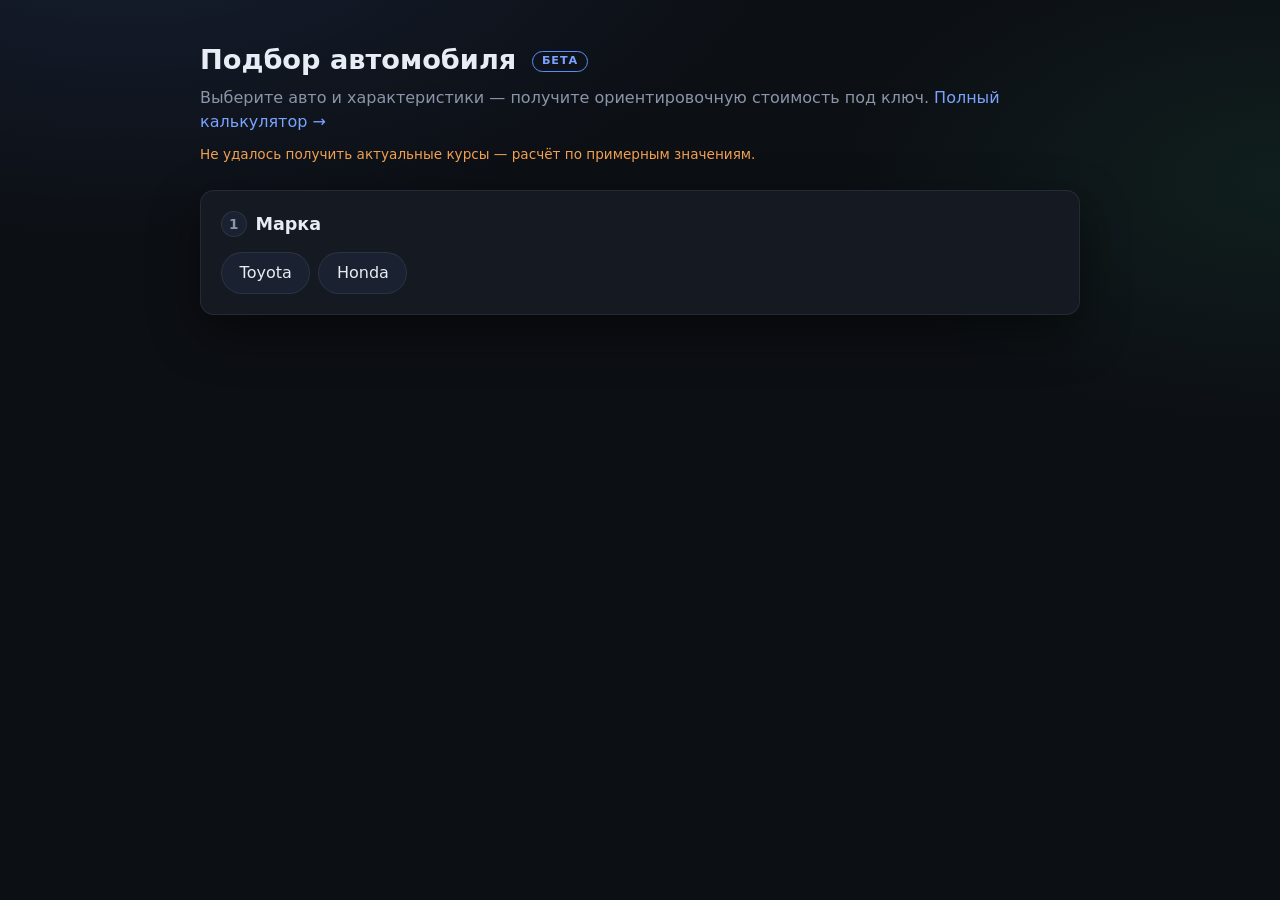
==== beta/index.html @ 89870104 "feat(beta): подбор авто с расчётом стоимости на скрытой странице /beta/ - Каскад марка -> модель -> " ====
<!doctype html>
<html lang="ru" data-theme="dark">
  <head>
    <meta charset="utf-8" />
    <meta name="viewport" content="width=device-width, initial-scale=1" />
    <meta name="robots" content="noindex, nofollow" />
    <title>Подбор авто и расчёт — демо</title>
    <link rel="stylesheet" href="./styles.css" />
  </head>
  <body>
    <main class="page">
      <header class="head">
        <h1>Подбор автомобиля <span class="head__badge">бета</span></h1>
        <p class="head__sub">
          Выберите авто и характеристики — получите ориентировочную стоимость под ключ.
          <a href="../">Полный калькулятор&nbsp;→</a>
        </p>
        <p class="rates-line" id="rates-line">Загружаем курсы валют…</p>
      </header>

      <section class="step" id="step-make">
        <h2><span class="step__num">1</span> Марка</h2>
        <div class="chips" id="make-chips"></div>
      </section>

      <section class="step is-hidden" id="step-model">
        <h2><span class="step__num">2</span> Модель</h2>
        <div class="chips" id="model-chips"></div>
      </section>

      <section class="step is-hidden" id="step-gen">
        <h2><span class="step__num">3</span> Поколение</h2>
        <div class="gen-grid" id="gen-grid"></div>
      </section>

      <section class="step is-hidden" id="step-mod">
        <h2><span class="step__num">4</span> Модификация и год</h2>
        <div class="mod-list" id="mod-list"></div>
        <div class="row row--wrap">
          <label class="field">
            <span class="field__label">Год выпуска</span>
            <select id="year-select"></select>
          </label>
          <label class="field">
            <span class="field__label">Возраст для таможни</span>
            <select id="age-select">
              <option value="under3">Младше 3 лет</option>
              <option value="3to5">От 3 до 5 лет</option>
              <option value="over5">Старше 5 лет</option>
            </select>
          </label>
        </div>
        <p class="hint">Возраст подставляется по году выпуска автоматически — на границе диапазона уточните дату выпуска.</p>
      </section>

      <section class="step is-hidden" id="step-price">
        <h2><span class="step__num">5</span> Цена на аукционе</h2>
        <div class="row row--wrap">
          <label class="field">
            <span class="field__label">Цена авто, ¥</span>
            <input id="price-input" type="number" min="0" step="10000" placeholder="Например, 1 500 000" inputmode="numeric" />
          </label>
          <label class="field">
            <span class="field__label">Группа аукциона (FOB)</span>
            <select id="fob-select">
              <option value="90000" selected>Основные аукционы — 90 000 ¥</option>
              <option value="100000">Региональные — 100 000 ¥</option>
              <option value="110000">Удалённые — 110 000 ¥</option>
            </select>
          </label>
        </div>
        <button class="btn-primary" id="calc-btn" type="button" disabled>Рассчитать стоимость</button>
      </section>

      <section class="step is-hidden" id="step-result">
        <h2>Ориентировочная стоимость</h2>
        <p class="picked-summary" id="picked-summary"></p>
        <div class="results" id="results"></div>
        <p class="hint">
          Расчёт ориентировочный: по текущим курсам и типовым расходам маршрута. Точную смету подтверждает менеджер.
          Данные каталога (объёмы, мощности) — демо-версия.
        </p>
      </section>
    </main>
    <script type="module" src="./app.js"></script>
  </body>
</html>
---- beta/styles.css ----
:root {
  --bg: #0c0f14;
  --bg-elevated: #141922;
  --surface: #1a2130;
  --border: rgba(255, 255, 255, 0.08);
  --text: #e8ecf4;
  --muted: #8b95a8;
  --accent-train: #3ecf8e;
  --accent-train-dim: rgba(62, 207, 142, 0.15);
  --accent-track: #f0a050;
  --accent-track-dim: rgba(240, 160, 80, 0.15);
  --primary: #5b8cff;
  --primary-hover: #7aa3ff;
  --radius: 14px;
  --radius-sm: 10px;
  --shadow: 0 18px 50px rgba(0, 0, 0, 0.45);
  --font: "DM Sans", system-ui, sans-serif;
}

*,
*::before,
*::after {
  box-sizing: border-box;
}

html {
  font-size: 16px;
  -webkit-font-smoothing: antialiased;
}

body {
  margin: 0;
  min-height: 100vh;
  font-family: var(--font);
  color: var(--text);
  background:
    radial-gradient(1200px 600px at 10% -10%, rgba(91, 140, 255, 0.12), transparent 55%),
    radial-gradient(900px 500px at 100% 20%, rgba(62, 207, 142, 0.08), transparent 50%),
    var(--bg);
  line-height: 1.5;
}

.page {
  max-width: 920px;
  margin: 0 auto;
  padding: 2.5rem 1.25rem 3rem;
}

.head h1 {
  margin: 0 0 0.35rem;
  font-size: 1.7rem;
}

.head__badge {
  display: inline-block;
  vertical-align: middle;
  margin-left: 0.4rem;
  padding: 0.1rem 0.55rem;
  border-radius: 999px;
  font-size: 0.7rem;
  letter-spacing: 0.08em;
  text-transform: uppercase;
  color: var(--primary-hover);
  border: 1px solid var(--primary);
}

.head__sub {
  margin: 0;
  color: var(--muted);
}

.head__sub a {
  color: var(--primary-hover);
  text-decoration: none;
}

.rates-line {
  margin: 0.6rem 0 0;
  font-size: 0.85rem;
  color: var(--muted);
}

.rates-line--warn {
  color: var(--accent-track);
}

.step {
  margin-top: 1.6rem;
  padding: 1.25rem;
  background: var(--bg-elevated);
  border: 1px solid var(--border);
  border-radius: var(--radius);
  box-shadow: var(--shadow);
}

.step.is-hidden {
  display: none;
}

.step h2 {
  margin: 0 0 0.9rem;
  font-size: 1.1rem;
  display: flex;
  align-items: center;
  gap: 0.55rem;
}

.step__num {
  display: inline-flex;
  align-items: center;
  justify-content: center;
  width: 1.6rem;
  height: 1.6rem;
  border-radius: 50%;
  background: var(--surface);
  border: 1px solid var(--border);
  font-size: 0.85rem;
  color: var(--muted);
}

.chips {
  display: flex;
  flex-wrap: wrap;
  gap: 0.5rem;
}

.chip {
  padding: 0.5rem 1.1rem;
  border-radius: 999px;
  border: 1px solid var(--border);
  background: var(--surface);
  color: var(--text);
  font: inherit;
  cursor: pointer;
  transition: border-color 0.15s, background 0.15s;
}

.chip:hover {
  border-color: var(--primary);
}

.chip.is-active {
  border-color: var(--primary);
  background: rgba(91, 140, 255, 0.16);
}

.gen-grid {
  display: grid;
  grid-template-columns: repeat(auto-fill, minmax(240px, 1fr));
  gap: 0.9rem;
}

.gen-card {
  padding: 0;
  border: 1px solid var(--border);
  border-radius: var(--radius-sm);
  background: var(--surface);
  color: var(--text);
  font: inherit;
  text-align: left;
  cursor: pointer;
  overflow: hidden;
  transition: border-color 0.15s, transform 0.15s;
}

.gen-card:hover {
  border-color: var(--primary);
  transform: translateY(-2px);
}

.gen-card.is-active {
  border-color: var(--primary);
  box-shadow: 0 0 0 2px rgba(91, 140, 255, 0.35);
}

.gen-card img {
  display: block;
  width: 100%;
  aspect-ratio: 16 / 9;
  object-fit: cover;
  background: #0a0d12;
}

.gen-card__body {
  padding: 0.65rem 0.85rem 0.8rem;
}

.gen-card__years {
  font-weight: 600;
}

.gen-card__label {
  color: var(--muted);
  font-size: 0.85rem;
}

.mod-list {
  display: grid;
  gap: 0.5rem;
  margin-bottom: 1rem;
}

.mod-item {
  display: flex;
  flex-wrap: wrap;
  gap: 0.35rem 1rem;
  align-items: baseline;
  padding: 0.65rem 0.9rem;
  border: 1px solid var(--border);
  border-radius: var(--radius-sm);
  background: var(--surface);
  color: var(--text);
  font: inherit;
  text-align: left;
  cursor: pointer;
  transition: border-color 0.15s;
}

.mod-item:hover {
  border-color: var(--primary);
}

.mod-item.is-active {
  border-color: var(--primary);
  background: rgba(91, 140, 255, 0.12);
}

.mod-item__name {
  font-weight: 600;
  min-width: 7rem;
}

.mod-item__spec {
  color: var(--muted);
  font-size: 0.88rem;
}

.row {
  display: flex;
  gap: 1rem;
}

.row--wrap {
  flex-wrap: wrap;
}

.field {
  display: flex;
  flex-direction: column;
  gap: 0.3rem;
  min-width: 200px;
  flex: 1;
}

.field__label {
  font-size: 0.85rem;
  color: var(--muted);
}

.field input,
.field select {
  padding: 0.55rem 0.7rem;
  border-radius: var(--radius-sm);
  border: 1px solid var(--border);
  background: var(--surface);
  color: var(--text);
  font: inherit;
}

.field input:focus,
.field select:focus {
  outline: none;
  border-color: var(--primary);
}

.hint {
  margin: 0.8rem 0 0;
  font-size: 0.82rem;
  color: var(--muted);
}

.btn-primary {
  margin-top: 1.1rem;
  padding: 0.75rem 1.8rem;
  border: none;
  border-radius: var(--radius-sm);
  background: var(--primary);
  color: #fff;
  font: inherit;
  font-weight: 600;
  cursor: pointer;
  transition: background 0.15s;
}

.btn-primary:hover:not(:disabled) {
  background: var(--primary-hover);
}

.btn-primary:disabled {
  opacity: 0.45;
  cursor: not-allowed;
}

.picked-summary {
  margin: 0 0 1rem;
  color: var(--muted);
}

.results {
  display: grid;
  grid-template-columns: repeat(auto-fit, minmax(260px, 1fr));
  gap: 0.9rem;
}

.result-card {
  padding: 1rem 1.1rem;
  border-radius: var(--radius-sm);
  border: 1px solid var(--border);
  background: var(--surface);
}

.result-card--train {
  border-color: var(--accent-train);
  background: var(--accent-train-dim);
}

.result-card--track {
  border-color: var(--accent-track);
  background: var(--accent-track-dim);
}

.result-card h3 {
  margin: 0 0 0.6rem;
  font-size: 1rem;
}

.result-card dl {
  margin: 0;
}

.result-card .result-row {
  display: flex;
  justify-content: space-between;
  gap: 0.8rem;
  padding: 0.25rem 0;
  font-size: 0.9rem;
}

.result-card .result-row dt {
  color: var(--muted);
}

.result-card .result-row dd {
  margin: 0;
  white-space: nowrap;
}

.result-card .result-row--total {
  border-top: 1px solid var(--border);
  margin-top: 0.4rem;
  padding-top: 0.55rem;
  font-size: 1.02rem;
  font-weight: 700;
}

.result-card .result-row--total dt {
  color: var(--text);
}

@media (max-width: 560px) {
  .page {
    padding-top: 1.5rem;
  }
  .gen-grid {
    grid-template-columns: 1fr 1fr;
  }
}
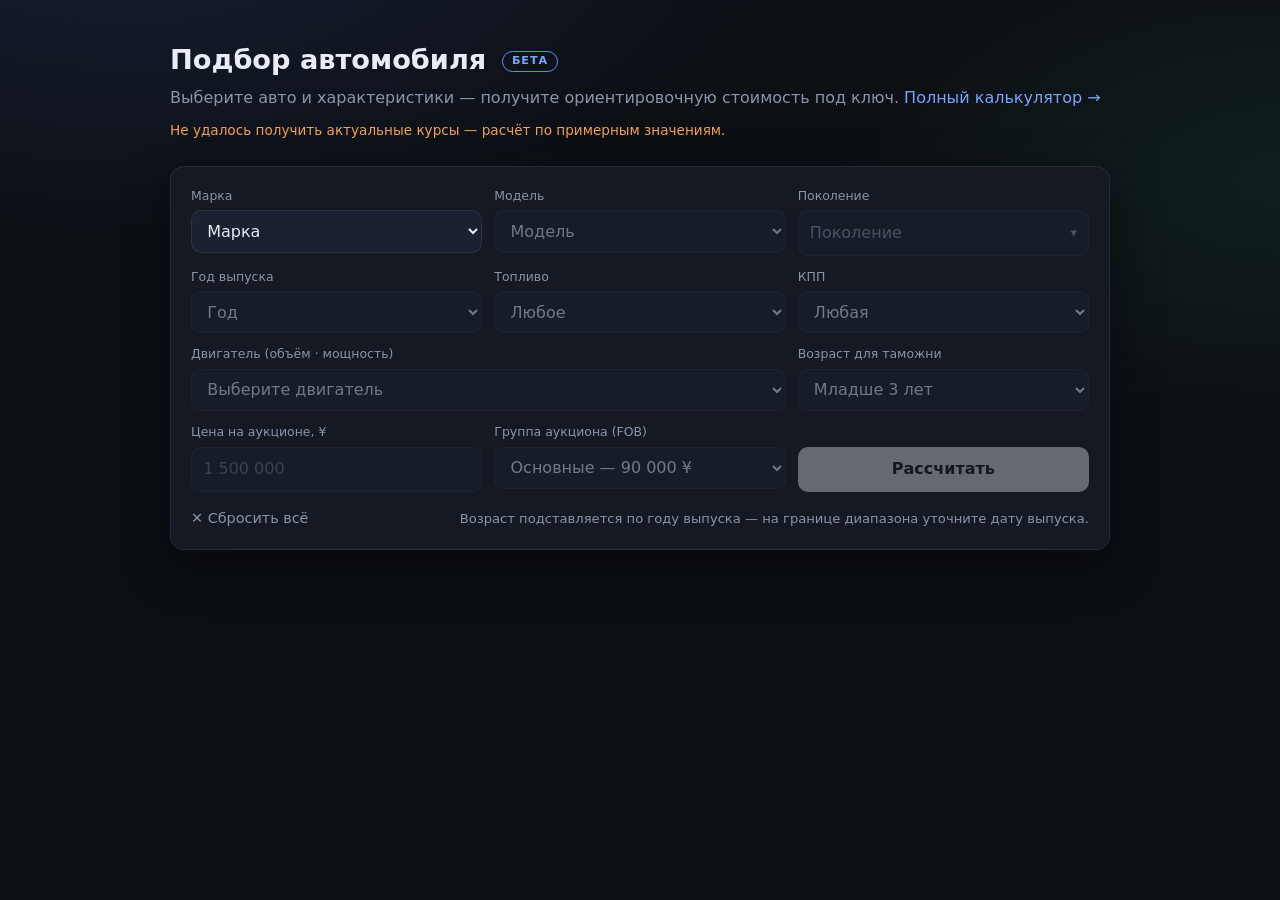
==== commit dfbfb735: "feat(beta): подбор одной формой в стиле дром.ру - Единая панель: марка / модель / поколение / год / " ====
--- a/beta/index.html
+++ b/beta/index.html
@@ -18,58 +18,82 @@
         <p class="rates-line" id="rates-line">Загружаем курсы валют…</p>
       </header>
 
-      <section class="step" id="step-make">
-        <h2><span class="step__num">1</span> Марка</h2>
-        <div class="chips" id="make-chips"></div>
-      </section>
+      <section class="panel">
+        <div class="panel__grid">
+          <label class="field">
+            <span class="field__label">Марка</span>
+            <select id="make-select">
+              <option value="">Марка</option>
+            </select>
+          </label>
+          <label class="field">
+            <span class="field__label">Модель</span>
+            <select id="model-select" disabled>
+              <option value="">Модель</option>
+            </select>
+          </label>
+          <div class="field">
+            <span class="field__label">Поколение</span>
+            <button type="button" class="gen-trigger" id="gen-trigger" disabled>
+              <span id="gen-trigger-text">Поколение</span>
+              <span class="gen-trigger__chevron" aria-hidden="true">▾</span>
+            </button>
+          </div>
 
-      <section class="step is-hidden" id="step-model">
-        <h2><span class="step__num">2</span> Модель</h2>
-        <div class="chips" id="model-chips"></div>
-      </section>
-
-      <section class="step is-hidden" id="step-gen">
-        <h2><span class="step__num">3</span> Поколение</h2>
-        <div class="gen-grid" id="gen-grid"></div>
-      </section>
-
-      <section class="step is-hidden" id="step-mod">
-        <h2><span class="step__num">4</span> Модификация и год</h2>
-        <div class="mod-list" id="mod-list"></div>
-        <div class="row row--wrap">
           <label class="field">
             <span class="field__label">Год выпуска</span>
-            <select id="year-select"></select>
+            <select id="year-select" disabled>
+              <option value="">Год</option>
+            </select>
+          </label>
+          <label class="field">
+            <span class="field__label">Топливо</span>
+            <select id="fuel-select" disabled>
+              <option value="">Любое</option>
+            </select>
+          </label>
+          <label class="field">
+            <span class="field__label">КПП</span>
+            <select id="gearbox-select" disabled>
+              <option value="">Любая</option>
+            </select>
+          </label>
+
+          <label class="field field--wide2">
+            <span class="field__label">Двигатель (объём · мощность)</span>
+            <select id="mod-select" disabled>
+              <option value="">Выберите двигатель</option>
+            </select>
           </label>
           <label class="field">
             <span class="field__label">Возраст для таможни</span>
-            <select id="age-select">
+            <select id="age-select" disabled>
               <option value="under3">Младше 3 лет</option>
               <option value="3to5">От 3 до 5 лет</option>
               <option value="over5">Старше 5 лет</option>
             </select>
           </label>
-        </div>
-        <p class="hint">Возраст подставляется по году выпуска автоматически — на границе диапазона уточните дату выпуска.</p>
-      </section>
 
-      <section class="step is-hidden" id="step-price">
-        <h2><span class="step__num">5</span> Цена на аукционе</h2>
-        <div class="row row--wrap">
           <label class="field">
-            <span class="field__label">Цена авто, ¥</span>
-            <input id="price-input" type="number" min="0" step="10000" placeholder="Например, 1 500 000" inputmode="numeric" />
+            <span class="field__label">Цена на аукционе, ¥</span>
+            <input id="price-input" type="number" min="0" step="10000" placeholder="1 500 000" inputmode="numeric" disabled />
           </label>
           <label class="field">
             <span class="field__label">Группа аукциона (FOB)</span>
-            <select id="fob-select">
-              <option value="90000" selected>Основные аукционы — 90 000 ¥</option>
+            <select id="fob-select" disabled>
+              <option value="90000" selected>Основные — 90 000 ¥</option>
               <option value="100000">Региональные — 100 000 ¥</option>
               <option value="110000">Удалённые — 110 000 ¥</option>
             </select>
           </label>
+          <div class="field field--submit">
+            <button class="btn-show" id="calc-btn" type="button" disabled>Рассчитать</button>
+          </div>
         </div>
-        <button class="btn-primary" id="calc-btn" type="button" disabled>Рассчитать стоимость</button>
+        <div class="panel__footer">
+          <button type="button" class="reset-link" id="reset-btn">✕ Сбросить всё</button>
+          <p class="hint hint--inline">Возраст подставляется по году выпуска — на границе диапазона уточните дату выпуска.</p>
+        </div>
       </section>
 
       <section class="step is-hidden" id="step-result">
@@ -82,6 +106,18 @@
         </p>
       </section>
     </main>
+
+    <div class="gen-modal is-hidden" id="gen-modal" role="dialog" aria-modal="true" aria-label="Выбор поколения">
+      <div class="gen-modal__backdrop" id="gen-modal-backdrop"></div>
+      <div class="gen-modal__window">
+        <div class="gen-modal__head">
+          <button type="button" class="gen-modal__close" id="gen-modal-close" aria-label="Закрыть">✕</button>
+          <span class="gen-modal__title" id="gen-modal-title">Поколение</span>
+        </div>
+        <div class="gen-modal__grid" id="gen-modal-grid"></div>
+      </div>
+    </div>
+
     <script type="module" src="./app.js"></script>
   </body>
 </html>
--- a/beta/styles.css
+++ b/beta/styles.css
@@ -41,7 +41,7 @@
 }
 
 .page {
-  max-width: 920px;
+  max-width: 980px;
   margin: 0 auto;
   padding: 2.5rem 1.25rem 3rem;
 }
@@ -84,7 +84,9 @@
   color: var(--accent-track);
 }
 
-.step {
+/* ---------- единая панель подбора (в стиле дром.ру) ---------- */
+
+.panel {
   margin-top: 1.6rem;
   padding: 1.25rem;
   background: var(--bg-elevated);
@@ -93,64 +95,188 @@
   box-shadow: var(--shadow);
 }
 
-.step.is-hidden {
-  display: none;
-}
-
-.step h2 {
-  margin: 0 0 0.9rem;
-  font-size: 1.1rem;
+.panel__grid {
+  display: grid;
+  grid-template-columns: repeat(3, 1fr);
+  gap: 0.75rem;
+}
+
+.field {
+  display: flex;
+  flex-direction: column;
+  gap: 0.3rem;
+  min-width: 0;
+}
+
+.field--wide2 {
+  grid-column: span 2;
+}
+
+.field--submit {
+  justify-content: flex-end;
+}
+
+.field__label {
+  font-size: 0.78rem;
+  color: var(--muted);
+}
+
+.field input,
+.field select,
+.gen-trigger {
+  width: 100%;
+  padding: 0.6rem 0.7rem;
+  border-radius: var(--radius-sm);
+  border: 1px solid var(--border);
+  background: var(--surface);
+  color: var(--text);
+  font: inherit;
+}
+
+.field input:focus,
+.field select:focus,
+.gen-trigger:focus {
+  outline: none;
+  border-color: var(--primary);
+}
+
+.field input:disabled,
+.field select:disabled,
+.gen-trigger:disabled {
+  opacity: 0.45;
+  cursor: not-allowed;
+}
+
+.gen-trigger {
   display: flex;
   align-items: center;
-  gap: 0.55rem;
-}
-
-.step__num {
-  display: inline-flex;
+  justify-content: space-between;
+  gap: 0.5rem;
+  cursor: pointer;
+  text-align: left;
+}
+
+.gen-trigger__chevron {
+  color: var(--muted);
+  font-size: 0.8rem;
+}
+
+.gen-trigger.is-placeholder #gen-trigger-text,
+.gen-trigger:disabled #gen-trigger-text {
+  color: var(--muted);
+}
+
+.btn-show {
+  width: 100%;
+  padding: 0.65rem 1.5rem;
+  border: none;
+  border-radius: var(--radius-sm);
+  background: #fff;
+  color: #101623;
+  font: inherit;
+  font-weight: 700;
+  cursor: pointer;
+  transition: opacity 0.15s;
+}
+
+.btn-show:hover:not(:disabled) {
+  opacity: 0.88;
+}
+
+.btn-show:disabled {
+  opacity: 0.35;
+  cursor: not-allowed;
+}
+
+.panel__footer {
+  display: flex;
+  flex-wrap: wrap;
+  align-items: center;
+  justify-content: space-between;
+  gap: 0.5rem 1rem;
+  margin-top: 1rem;
+}
+
+.reset-link {
+  padding: 0;
+  border: none;
+  background: none;
+  color: var(--muted);
+  font: inherit;
+  font-size: 0.9rem;
+  cursor: pointer;
+}
+
+.reset-link:hover {
+  color: var(--text);
+}
+
+/* ---------- модальное окно выбора поколения ---------- */
+
+.gen-modal {
+  position: fixed;
+  inset: 0;
+  z-index: 50;
+  display: flex;
   align-items: center;
   justify-content: center;
-  width: 1.6rem;
-  height: 1.6rem;
-  border-radius: 50%;
-  background: var(--surface);
-  border: 1px solid var(--border);
-  font-size: 0.85rem;
-  color: var(--muted);
-}
-
-.chips {
-  display: flex;
-  flex-wrap: wrap;
-  gap: 0.5rem;
-}
-
-.chip {
-  padding: 0.5rem 1.1rem;
-  border-radius: 999px;
-  border: 1px solid var(--border);
-  background: var(--surface);
-  color: var(--text);
+  padding: 1rem;
+}
+
+.gen-modal.is-hidden {
+  display: none;
+}
+
+.gen-modal__backdrop {
+  position: absolute;
+  inset: 0;
+  background: rgba(5, 8, 12, 0.7);
+  backdrop-filter: blur(2px);
+}
+
+.gen-modal__window {
+  position: relative;
+  width: min(680px, 100%);
+  max-height: min(85vh, 900px);
+  overflow-y: auto;
+  background: var(--bg-elevated);
+  border: 1px solid var(--border);
+  border-radius: var(--radius);
+  box-shadow: var(--shadow);
+  padding: 1rem;
+}
+
+.gen-modal__head {
+  display: flex;
+  align-items: center;
+  gap: 0.7rem;
+  margin-bottom: 0.9rem;
+  color: var(--muted);
+}
+
+.gen-modal__close {
+  border: none;
+  background: none;
+  color: var(--muted);
   font: inherit;
+  font-size: 1.05rem;
   cursor: pointer;
-  transition: border-color 0.15s, background 0.15s;
-}
-
-.chip:hover {
-  border-color: var(--primary);
-}
-
-.chip.is-active {
-  border-color: var(--primary);
-  background: rgba(91, 140, 255, 0.16);
-}
-
-.gen-grid {
+  padding: 0.2rem 0.4rem;
+}
+
+.gen-modal__close:hover {
+  color: var(--text);
+}
+
+.gen-modal__grid {
   display: grid;
-  grid-template-columns: repeat(auto-fill, minmax(240px, 1fr));
-  gap: 0.9rem;
+  grid-template-columns: 1fr 1fr;
+  gap: 0.8rem;
 }
 
 .gen-card {
+  position: relative;
+  display: block;
   padding: 0;
   border: 1px solid var(--border);
   border-radius: var(--radius-sm);
@@ -181,96 +307,42 @@
   background: #0a0d12;
 }
 
-.gen-card__body {
-  padding: 0.65rem 0.85rem 0.8rem;
+.gen-card__overlay {
+  position: absolute;
+  inset: 0;
+  padding: 0.6rem 0.75rem;
+  background: linear-gradient(180deg, rgba(5, 8, 12, 0.78) 0%, rgba(5, 8, 12, 0.25) 45%, transparent 70%);
 }
 
 .gen-card__years {
-  font-weight: 600;
+  font-weight: 700;
+  text-shadow: 0 1px 3px rgba(0, 0, 0, 0.8);
 }
 
 .gen-card__label {
-  color: var(--muted);
-  font-size: 0.85rem;
-}
-
-.mod-list {
-  display: grid;
-  gap: 0.5rem;
-  margin-bottom: 1rem;
-}
-
-.mod-item {
-  display: flex;
-  flex-wrap: wrap;
-  gap: 0.35rem 1rem;
-  align-items: baseline;
-  padding: 0.65rem 0.9rem;
-  border: 1px solid var(--border);
-  border-radius: var(--radius-sm);
-  background: var(--surface);
-  color: var(--text);
-  font: inherit;
-  text-align: left;
-  cursor: pointer;
-  transition: border-color 0.15s;
-}
-
-.mod-item:hover {
-  border-color: var(--primary);
-}
-
-.mod-item.is-active {
-  border-color: var(--primary);
-  background: rgba(91, 140, 255, 0.12);
-}
-
-.mod-item__name {
-  font-weight: 600;
-  min-width: 7rem;
-}
-
-.mod-item__spec {
-  color: var(--muted);
-  font-size: 0.88rem;
-}
-
-.row {
-  display: flex;
-  gap: 1rem;
-}
-
-.row--wrap {
-  flex-wrap: wrap;
-}
-
-.field {
-  display: flex;
-  flex-direction: column;
-  gap: 0.3rem;
-  min-width: 200px;
-  flex: 1;
-}
-
-.field__label {
-  font-size: 0.85rem;
-  color: var(--muted);
-}
-
-.field input,
-.field select {
-  padding: 0.55rem 0.7rem;
-  border-radius: var(--radius-sm);
-  border: 1px solid var(--border);
-  background: var(--surface);
-  color: var(--text);
-  font: inherit;
-}
-
-.field input:focus,
-.field select:focus {
-  outline: none;
-  border-color: var(--primary);
+  font-size: 0.82rem;
+  color: #d6dce8;
+  text-shadow: 0 1px 3px rgba(0, 0, 0, 0.8);
+}
+
+/* ---------- результат ---------- */
+
+.step {
+  margin-top: 1.6rem;
+  padding: 1.25rem;
+  background: var(--bg-elevated);
+  border: 1px solid var(--border);
+  border-radius: var(--radius);
+  box-shadow: var(--shadow);
+}
+
+.step.is-hidden {
+  display: none;
+}
+
+.step h2 {
+  margin: 0 0 0.9rem;
+  font-size: 1.1rem;
 }
 
 .hint {
@@ -279,26 +351,8 @@
   color: var(--muted);
 }
 
-.btn-primary {
-  margin-top: 1.1rem;
-  padding: 0.75rem 1.8rem;
-  border: none;
-  border-radius: var(--radius-sm);
-  background: var(--primary);
-  color: #fff;
-  font: inherit;
-  font-weight: 600;
-  cursor: pointer;
-  transition: background 0.15s;
-}
-
-.btn-primary:hover:not(:disabled) {
-  background: var(--primary-hover);
-}
-
-.btn-primary:disabled {
-  opacity: 0.45;
-  cursor: not-allowed;
+.hint--inline {
+  margin: 0;
 }
 
 .picked-summary {
@@ -367,11 +421,26 @@
   color: var(--text);
 }
 
-@media (max-width: 560px) {
+@media (max-width: 720px) {
+  .panel__grid {
+    grid-template-columns: 1fr 1fr;
+  }
+  .field--wide2 {
+    grid-column: span 2;
+  }
+}
+
+@media (max-width: 480px) {
   .page {
     padding-top: 1.5rem;
   }
-  .gen-grid {
-    grid-template-columns: 1fr 1fr;
-  }
-}
+  .panel__grid {
+    grid-template-columns: 1fr;
+  }
+  .field--wide2 {
+    grid-column: auto;
+  }
+  .gen-modal__grid {
+    grid-template-columns: 1fr;
+  }
+}
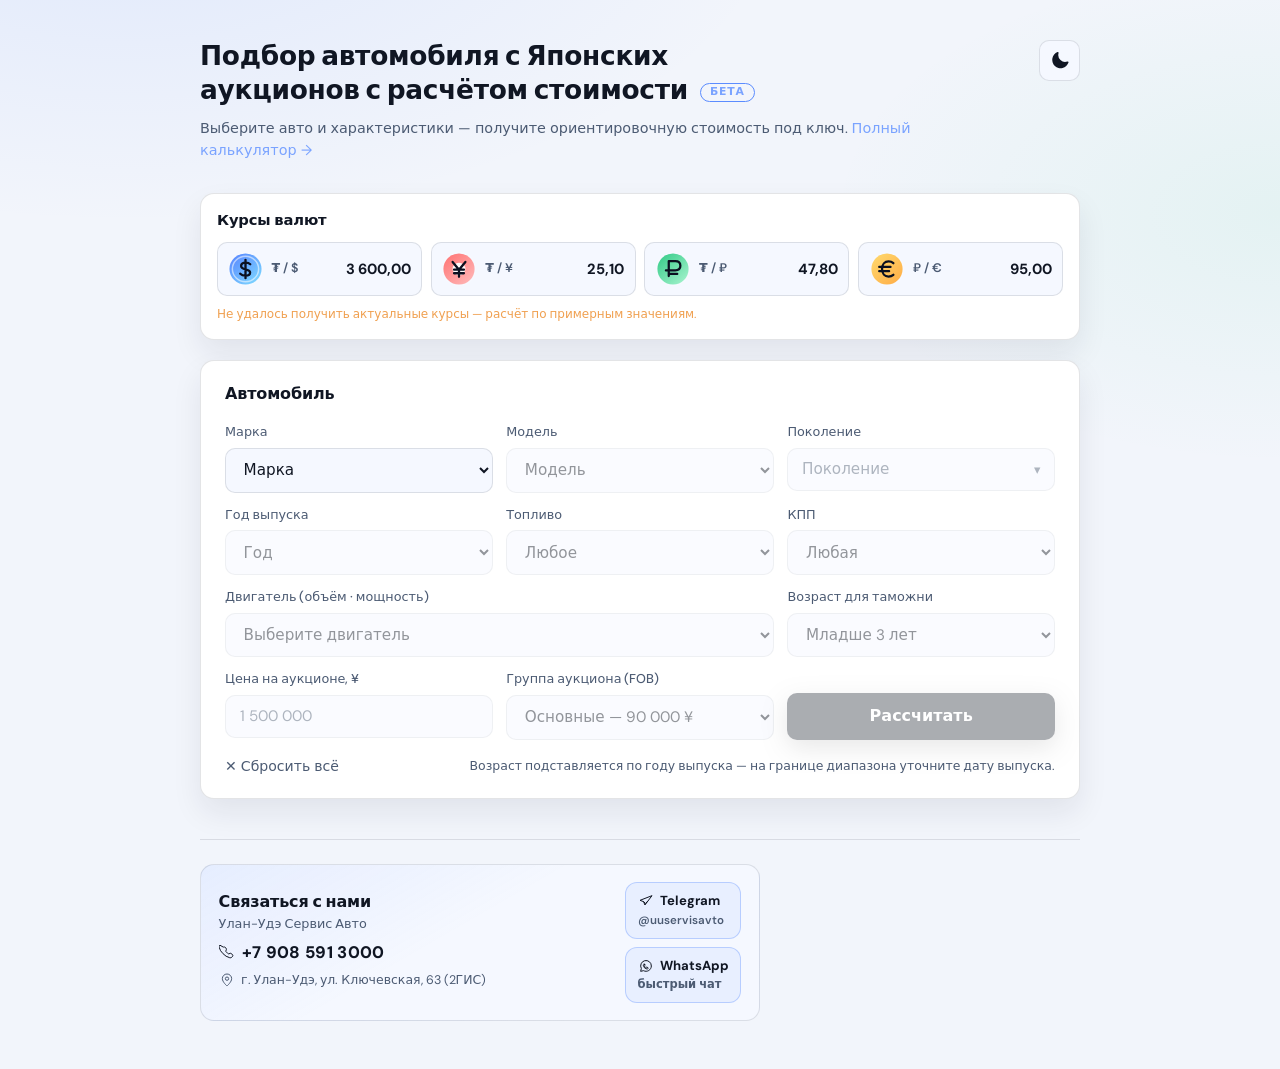
==== commit 9fb39cd5: "feat(beta): шапка, курсы валют, тема и футер как на основном калькуляторе - Подключён прод-styles.cs" ====
--- a/beta/index.html
+++ b/beta/index.html
@@ -1,123 +1,230 @@
-<!doctype html>
-<html lang="ru" data-theme="dark">
-  <head>
-    <meta charset="utf-8" />
-    <meta name="viewport" content="width=device-width, initial-scale=1" />
-    <meta name="robots" content="noindex, nofollow" />
-    <title>Подбор авто и расчёт — демо</title>
-    <link rel="stylesheet" href="./styles.css" />
-  </head>
-  <body>
-    <main class="page">
-      <header class="head">
-        <h1>Подбор автомобиля <span class="head__badge">бета</span></h1>
-        <p class="head__sub">
+<!DOCTYPE html>
+<html lang="ru">
+<head>
+  <meta charset="UTF-8" />
+  <meta name="viewport" content="width=device-width, initial-scale=1.0" />
+  <meta name="robots" content="noindex, nofollow" />
+  <title>Подбор авто и расчёт — УУС АВТО (бета)</title>
+  <link rel="icon" type="image/png" href="../assets/favicon.png" />
+  <link rel="preconnect" href="https://fonts.googleapis.com" />
+  <link rel="preconnect" href="https://fonts.gstatic.com" crossorigin />
+  <link href="https://fonts.googleapis.com/css2?family=DM+Sans:ital,opsz,wght@0,9..40,400;0,9..40,500;0,9..40,600;0,9..40,700&display=swap" rel="stylesheet" />
+  <link rel="stylesheet" href="../styles.css?v=9" />
+  <link rel="stylesheet" href="./styles.css" />
+</head>
+<body>
+  <div class="page">
+    <header class="header">
+      <div class="header__text">
+        <h1>Подбор автомобиля с Японских аукционов с расчётом стоимости <span class="beta-badge">бета</span></h1>
+        <p class="header__sub">
           Выберите авто и характеристики — получите ориентировочную стоимость под ключ.
           <a href="../">Полный калькулятор&nbsp;→</a>
         </p>
-        <p class="rates-line" id="rates-line">Загружаем курсы валют…</p>
-      </header>
-
-      <section class="panel">
-        <div class="panel__grid">
-          <label class="field">
-            <span class="field__label">Марка</span>
-            <select id="make-select">
-              <option value="">Марка</option>
-            </select>
-          </label>
-          <label class="field">
-            <span class="field__label">Модель</span>
-            <select id="model-select" disabled>
-              <option value="">Модель</option>
-            </select>
-          </label>
-          <div class="field">
-            <span class="field__label">Поколение</span>
-            <button type="button" class="gen-trigger" id="gen-trigger" disabled>
-              <span id="gen-trigger-text">Поколение</span>
-              <span class="gen-trigger__chevron" aria-hidden="true">▾</span>
-            </button>
-          </div>
-
-          <label class="field">
-            <span class="field__label">Год выпуска</span>
-            <select id="year-select" disabled>
-              <option value="">Год</option>
-            </select>
-          </label>
-          <label class="field">
-            <span class="field__label">Топливо</span>
-            <select id="fuel-select" disabled>
-              <option value="">Любое</option>
-            </select>
-          </label>
-          <label class="field">
-            <span class="field__label">КПП</span>
-            <select id="gearbox-select" disabled>
-              <option value="">Любая</option>
-            </select>
-          </label>
-
-          <label class="field field--wide2">
-            <span class="field__label">Двигатель (объём · мощность)</span>
-            <select id="mod-select" disabled>
-              <option value="">Выберите двигатель</option>
-            </select>
-          </label>
-          <label class="field">
-            <span class="field__label">Возраст для таможни</span>
-            <select id="age-select" disabled>
-              <option value="under3">Младше 3 лет</option>
-              <option value="3to5">От 3 до 5 лет</option>
-              <option value="over5">Старше 5 лет</option>
-            </select>
-          </label>
-
-          <label class="field">
-            <span class="field__label">Цена на аукционе, ¥</span>
-            <input id="price-input" type="number" min="0" step="10000" placeholder="1 500 000" inputmode="numeric" disabled />
-          </label>
-          <label class="field">
-            <span class="field__label">Группа аукциона (FOB)</span>
-            <select id="fob-select" disabled>
-              <option value="90000" selected>Основные — 90 000 ¥</option>
-              <option value="100000">Региональные — 100 000 ¥</option>
-              <option value="110000">Удалённые — 110 000 ¥</option>
-            </select>
-          </label>
-          <div class="field field--submit">
-            <button class="btn-show" id="calc-btn" type="button" disabled>Рассчитать</button>
-          </div>
-        </div>
-        <div class="panel__footer">
-          <button type="button" class="reset-link" id="reset-btn">✕ Сбросить всё</button>
-          <p class="hint hint--inline">Возраст подставляется по году выпуска — на границе диапазона уточните дату выпуска.</p>
+      </div>
+      <div class="header__actions">
+        <button type="button" class="btn btn--ghost btn--icon" id="theme-toggle" aria-label="Переключить тему" title="Переключить тему">
+          <span class="sr-only">Переключить тему</span>
+        </button>
+      </div>
+    </header>
+
+    <section class="panel panel--tight rates-panel">
+      <h2 class="panel__title">Курсы валют</h2>
+      <div class="rates-strip" role="list" aria-label="Курсы валют (используются в расчёте)">
+        <div class="rate" role="listitem">
+          <img class="rate__icon" src="../assets/currency/usd.svg" alt="" aria-hidden="true" />
+          <span class="rate__label">₮ / $</span>
+          <span class="rate__value" id="rate-rub-per-usd">—</span>
+        </div>
+        <div class="rate" role="listitem">
+          <img class="rate__icon" src="../assets/currency/jpy.svg" alt="" aria-hidden="true" />
+          <span class="rate__label">₮ / ¥</span>
+          <span class="rate__value" id="rate-yen-per-usd">—</span>
+        </div>
+        <div class="rate" role="listitem">
+          <img class="rate__icon" src="../assets/currency/rub.svg" alt="" aria-hidden="true" />
+          <span class="rate__label">₮ / ₽</span>
+          <span class="rate__value" id="rate-rub-per-yen">—</span>
+        </div>
+        <div class="rate" role="listitem">
+          <img class="rate__icon" src="../assets/currency/eur.svg" alt="" aria-hidden="true" />
+          <span class="rate__label">₽ / €</span>
+          <span class="rate__value" id="rate-rub-per-eur">—</span>
+        </div>
+      </div>
+      <p class="rates-meta" id="rate-date-common">Актуален на: —</p>
+    </section>
+
+    <section class="panel picker-panel" aria-label="Подбор автомобиля">
+      <h2 class="panel__title">Автомобиль</h2>
+      <div class="picker-grid">
+        <label class="field">
+          <span class="field__label">Марка</span>
+          <select id="make-select">
+            <option value="">Марка</option>
+          </select>
+        </label>
+        <label class="field">
+          <span class="field__label">Модель</span>
+          <select id="model-select" disabled>
+            <option value="">Модель</option>
+          </select>
+        </label>
+        <div class="field">
+          <span class="field__label">Поколение</span>
+          <button type="button" class="gen-trigger" id="gen-trigger" disabled>
+            <span id="gen-trigger-text">Поколение</span>
+            <span class="gen-trigger__chevron" aria-hidden="true">▾</span>
+          </button>
+        </div>
+
+        <label class="field">
+          <span class="field__label">Год выпуска</span>
+          <select id="year-select" disabled>
+            <option value="">Год</option>
+          </select>
+        </label>
+        <label class="field">
+          <span class="field__label">Топливо</span>
+          <select id="fuel-select" disabled>
+            <option value="">Любое</option>
+          </select>
+        </label>
+        <label class="field">
+          <span class="field__label">КПП</span>
+          <select id="gearbox-select" disabled>
+            <option value="">Любая</option>
+          </select>
+        </label>
+
+        <label class="field field--wide2">
+          <span class="field__label">Двигатель (объём · мощность)</span>
+          <select id="mod-select" disabled>
+            <option value="">Выберите двигатель</option>
+          </select>
+        </label>
+        <label class="field">
+          <span class="field__label">Возраст для таможни</span>
+          <select id="age-select" disabled>
+            <option value="under3">Младше 3 лет</option>
+            <option value="3to5">От 3 до 5 лет</option>
+            <option value="over5">Старше 5 лет</option>
+          </select>
+        </label>
+
+        <label class="field">
+          <span class="field__label">Цена на аукционе, ¥</span>
+          <input id="price-input" type="number" min="0" step="10000" placeholder="1 500 000" inputmode="numeric" disabled />
+        </label>
+        <label class="field">
+          <span class="field__label">Группа аукциона (FOB)</span>
+          <select id="fob-select" disabled>
+            <option value="90000" selected>Основные — 90 000 ¥</option>
+            <option value="100000">Региональные — 100 000 ¥</option>
+            <option value="110000">Удалённые — 110 000 ¥</option>
+          </select>
+        </label>
+        <div class="field field--submit">
+          <button class="btn-show" id="calc-btn" type="button" disabled>Рассчитать</button>
+        </div>
+      </div>
+      <div class="picker-footer">
+        <button type="button" class="reset-link" id="reset-btn">✕ Сбросить всё</button>
+        <p class="picker-hint">Возраст подставляется по году выпуска — на границе диапазона уточните дату выпуска.</p>
+      </div>
+    </section>
+
+    <section class="results results--hidden" id="step-result" aria-live="polite">
+      <h2 class="results__heading">Ориентировочная стоимость</h2>
+      <p class="picked-summary" id="picked-summary"></p>
+      <div class="results__grid" id="results"></div>
+      <p class="results__footnote">
+        Расчёт ориентировочный: по текущим курсам и типовым расходам маршрута. Точную смету подтверждает менеджер.
+        Данные каталога (объёмы, мощности) — демо-версия.
+      </p>
+    </section>
+
+    <footer class="footer">
+      <section class="contacts-card" aria-label="Контакты">
+        <div class="contacts-card__main">
+          <h2 class="contacts-card__title">Связаться с нами</h2>
+          <p class="contacts-card__hint">Улан-Удэ Сервис Авто</p>
+          <a class="contacts-card__phone" href="tel:+79085913000">
+            <span class="contacts-card__icon" aria-hidden="true">
+              <svg viewBox="0 0 24 24" fill="none">
+                <path d="M6.5 3.2c.5-.5 1.3-.6 1.9-.1l2.2 1.7c.6.5.8 1.3.5 2l-.8 2.1a1 1 0 0 0 .2 1l3.2 3.2a1 1 0 0 0 1 .2l2.1-.8c.7-.3 1.5-.1 2 .5l1.7 2.2c.5.6.4 1.4-.1 1.9l-1.2 1.2c-.8.8-2 1.1-3.1.8a20.4 20.4 0 0 1-10-6 20.4 20.4 0 0 1-6-10c-.3-1.1 0-2.3.8-3.1L6.5 3.2Z" stroke="currentColor" stroke-width="1.5"/>
+              </svg>
+            </span>
+            +7 908 591 3000
+          </a>
+          <a
+            class="contacts-card__address"
+            href="https://2gis.ru/ulanude/inside/5207922724334963/firm/70000001101697468/107.661939%2C51.821289?m=107.658004%2C51.822753%2F16.65"
+            target="_blank"
+            rel="noopener noreferrer"
+          >
+            <span class="contacts-card__icon" aria-hidden="true">
+              <svg viewBox="0 0 24 24" fill="none">
+                <path d="M12 21s7-6.2 7-11a7 7 0 1 0-14 0c0 4.8 7 11 7 11Z" stroke="currentColor" stroke-width="1.5"/>
+                <circle cx="12" cy="10" r="2.5" stroke="currentColor" stroke-width="1.5"/>
+              </svg>
+            </span>
+            г. Улан-Удэ, ул. Ключевская, 63 (2ГИС)
+          </a>
+        </div>
+
+        <div class="contacts-card__actions">
+          <a
+            class="contacts-card__btn"
+            href="https://t.me/uuservisavto"
+            target="_blank"
+            rel="noopener noreferrer"
+          >
+            <span class="contacts-card__btn-name">
+              <span class="contacts-card__icon" aria-hidden="true">
+                <svg viewBox="0 0 24 24" fill="none">
+                  <path d="M21 4 3 11l5.4 2 2 5L21 4Z" stroke="currentColor" stroke-width="1.5" stroke-linejoin="round"/>
+                  <path d="m8.4 13 3.1 2.7 2.7-3.1" stroke="currentColor" stroke-width="1.5" stroke-linecap="round"/>
+                </svg>
+              </span>
+              Telegram
+            </span>
+            <span class="contacts-card__btn-note">@uuservisavto</span>
+          </a>
+          <a
+            class="contacts-card__btn"
+            href="https://api.whatsapp.com/send/?phone=79085913000&text=%D0%97%D0%B4%D1%80%D0%B0%D0%B2%D1%81%D1%82%D0%B2%D1%83%D0%B9%D1%82%D0%B5!%20%D0%9F%D0%B8%D1%88%D1%83%20%D0%B8%D0%B7%20%D0%B2%D0%B0%D1%88%D0%B5%D0%B3%D0%BE%20%D0%BE%D0%BD%D0%BB%D0%B0%D0%B9%D0%BD-%D0%BA%D0%B0%D0%BB%D1%8C%D0%BA%D1%83%D0%BB%D1%8F%D1%82%D0%BE%D1%80%D0%B0%20%D1%81%D1%82%D0%BE%D0%B8%D0%BC%D0%BE%D1%81%D1%82%D0%B8%20%D0%B0%D0%B2%D1%82%D0%BE.&type=phone_number&app_absent=0"
+            target="_blank"
+            rel="noopener noreferrer"
+          >
+            <span class="contacts-card__btn-name">
+              <span class="contacts-card__icon" aria-hidden="true">
+                <svg viewBox="0 0 24 24" fill="none">
+                  <path d="M20 12a8 8 0 0 1-11.7 7L4 20l1-4.3A8 8 0 1 1 20 12Z" stroke="currentColor" stroke-width="1.5" stroke-linejoin="round"/>
+                  <path d="m9.6 9.2.7 1.4c.1.3.1.6-.1.8l-.4.5c-.1.2-.1.4 0 .6.4.7 1 1.3 1.7 1.7.2.1.4.1.6 0l.5-.4c.2-.2.5-.2.8-.1l1.4.7c.4.2.5.6.3 1l-.4.8c-.2.4-.6.6-1 .5a7.2 7.2 0 0 1-5.8-5.8c-.1-.4.1-.8.5-1l.8-.4c.4-.2.8-.1 1 .3Z" stroke="currentColor" stroke-width="1.5" stroke-linecap="round" stroke-linejoin="round"/>
+                </svg>
+              </span>
+              WhatsApp
+            </span>
+            <span class="contacts-card__btn-note">быстрый чат</span>
+          </a>
         </div>
       </section>
-
-      <section class="step is-hidden" id="step-result">
-        <h2>Ориентировочная стоимость</h2>
-        <p class="picked-summary" id="picked-summary"></p>
-        <div class="results" id="results"></div>
-        <p class="hint">
-          Расчёт ориентировочный: по текущим курсам и типовым расходам маршрута. Точную смету подтверждает менеджер.
-          Данные каталога (объёмы, мощности) — демо-версия.
-        </p>
-      </section>
-    </main>
-
-    <div class="gen-modal is-hidden" id="gen-modal" role="dialog" aria-modal="true" aria-label="Выбор поколения">
-      <div class="gen-modal__backdrop" id="gen-modal-backdrop"></div>
-      <div class="gen-modal__window">
-        <div class="gen-modal__head">
-          <button type="button" class="gen-modal__close" id="gen-modal-close" aria-label="Закрыть">✕</button>
-          <span class="gen-modal__title" id="gen-modal-title">Поколение</span>
-        </div>
-        <div class="gen-modal__grid" id="gen-modal-grid"></div>
-      </div>
+    </footer>
+  </div>
+
+  <div class="gen-modal is-hidden" id="gen-modal" role="dialog" aria-modal="true" aria-label="Выбор поколения">
+    <div class="gen-modal__backdrop" id="gen-modal-backdrop"></div>
+    <div class="gen-modal__window">
+      <div class="gen-modal__head">
+        <button type="button" class="gen-modal__close" id="gen-modal-close" aria-label="Закрыть">✕</button>
+        <span class="gen-modal__title" id="gen-modal-title">Поколение</span>
+      </div>
+      <div class="gen-modal__grid" id="gen-modal-grid"></div>
     </div>
-
-    <script type="module" src="./app.js"></script>
-  </body>
+  </div>
+
+  <script type="module" src="./app.js"></script>
+</body>
 </html>
--- a/styles.css
+++ b/styles.css
@@ -0,0 +1,942 @@
+:root {
+  --bg: #0c0f14;
+  --bg-elevated: #141922;
+  --surface: #1a2130;
+  --border: rgba(255, 255, 255, 0.08);
+  --text: #e8ecf4;
+  --muted: #8b95a8;
+  --accent-train: #3ecf8e;
+  --accent-train-dim: rgba(62, 207, 142, 0.15);
+  --accent-track: #f0a050;
+  --accent-track-dim: rgba(240, 160, 80, 0.15);
+  --primary: #5b8cff;
+  --primary-hover: #7aa3ff;
+  --radius: 14px;
+  --radius-sm: 10px;
+  --shadow: 0 18px 50px rgba(0, 0, 0, 0.45);
+  --font: "DM Sans", system-ui, sans-serif;
+}
+
+[data-theme="light"] {
+  --bg: #f2f5fb;
+  --bg-elevated: #ffffff;
+  --surface: #f5f8ff;
+  --border: rgba(25, 33, 48, 0.12);
+  --text: #101623;
+  --muted: #4c5b73;
+  --accent-train-dim: rgba(62, 207, 142, 0.12);
+  --accent-track-dim: rgba(240, 160, 80, 0.14);
+  --shadow: 0 14px 30px rgba(20, 30, 50, 0.08);
+}
+
+*,
+*::before,
+*::after {
+  box-sizing: border-box;
+}
+
+html {
+  font-size: 16px;
+  -webkit-font-smoothing: antialiased;
+}
+
+body {
+  margin: 0;
+  min-height: 100vh;
+  font-family: var(--font);
+  color: var(--text);
+  background:
+    radial-gradient(1200px 600px at 10% -10%, rgba(91, 140, 255, 0.12), transparent 55%),
+    radial-gradient(900px 500px at 100% 20%, rgba(62, 207, 142, 0.08), transparent 50%),
+    var(--bg);
+  line-height: 1.5;
+}
+
+.page {
+  max-width: 920px;
+  margin: 0 auto;
+  padding: 2.5rem 1.25rem 3rem;
+}
+
+.header {
+  display: flex;
+  flex-wrap: wrap;
+  align-items: flex-start;
+  justify-content: space-between;
+  gap: 1.25rem;
+  margin-bottom: 2rem;
+}
+
+.eyebrow {
+  font-size: 0.75rem;
+  font-weight: 600;
+  letter-spacing: 0.12em;
+  text-transform: uppercase;
+  color: var(--muted);
+  margin: 0 0 0.5rem;
+}
+
+h1 {
+  font-size: clamp(1.3rem, 3vw, 1.65rem);
+  font-weight: 600;
+  letter-spacing: -0.01em;
+  margin: 0 0 0.65rem;
+  line-height: 1.28;
+  text-wrap: balance;
+}
+
+.header__text {
+  max-width: 760px;
+}
+
+
+.header__actions {
+  flex-shrink: 0;
+}
+
+.sr-only {
+  position: absolute;
+  width: 1px;
+  height: 1px;
+  padding: 0;
+  margin: -1px;
+  overflow: hidden;
+  clip: rect(0, 0, 0, 0);
+  white-space: nowrap;
+  border: 0;
+}
+
+.btn {
+  font-family: inherit;
+  font-size: 0.9rem;
+  font-weight: 600;
+  border-radius: var(--radius-sm);
+  border: 1px solid transparent;
+  padding: 0.65rem 1.1rem;
+  cursor: pointer;
+  transition: background 0.15s, border-color 0.15s, color 0.15s, transform 0.1s;
+}
+
+.btn:active {
+  transform: scale(0.98);
+}
+
+.btn--sm {
+  font-size: 0.82rem;
+  padding: 0.45rem 0.75rem;
+}
+
+.btn--primary {
+  background: linear-gradient(165deg, var(--primary) 0%, #4168d9 100%);
+  color: #fff;
+  box-shadow: 0 8px 24px rgba(91, 140, 255, 0.35);
+  padding: 0.85rem 2rem;
+  font-size: 1rem;
+}
+
+.btn--primary:hover {
+  background: linear-gradient(165deg, var(--primary-hover) 0%, #4f78e8 100%);
+}
+
+.btn--ghost {
+  background: var(--surface);
+  color: var(--text);
+  border-color: var(--border);
+}
+
+.btn--icon {
+  width: 2.55rem;
+  height: 2.55rem;
+  padding: 0;
+  display: inline-flex;
+  align-items: center;
+  justify-content: center;
+}
+
+.btn--icon svg {
+  width: 1.25rem;
+  height: 1.25rem;
+  display: block;
+}
+
+.btn--ghost:hover {
+  background: #222a3d;
+  border-color: rgba(255, 255, 255, 0.12);
+}
+
+[data-theme="light"] .btn--ghost:hover {
+  background: #eaf0ff;
+  border-color: rgba(25, 33, 48, 0.2);
+}
+
+.form {
+  display: flex;
+  flex-direction: column;
+  gap: 1.25rem;
+}
+
+.panel {
+  background: var(--bg-elevated);
+  border: 1px solid var(--border);
+  border-radius: var(--radius);
+  padding: 1.35rem 1.5rem;
+  box-shadow: var(--shadow);
+}
+
+.panel--compact {
+  max-width: 620px;
+}
+
+.panel--tight {
+  padding: 0.95rem 1rem 1rem;
+}
+
+.panel--tight .panel__title {
+  font-size: 0.92rem;
+  margin-bottom: 0.65rem;
+}
+
+.panel--tight .grid--rates {
+  gap: 0.65rem 0.85rem;
+}
+
+.panel--tight .field__label {
+  font-size: 0.76rem;
+}
+
+.panel--tight input[type="number"] {
+  padding: 0.5rem 0.7rem;
+  font-size: 0.88rem;
+}
+
+.panel__title {
+  font-size: 1rem;
+  font-weight: 600;
+  margin: 0 0 1rem;
+  letter-spacing: -0.01em;
+}
+
+.panel__note {
+  margin: -0.35rem 0 1rem;
+  font-size: 0.85rem;
+  color: var(--muted);
+  line-height: 1.55;
+}
+
+.panel__note strong {
+  color: var(--text);
+  font-weight: 600;
+}
+
+.grid {
+  display: grid;
+  gap: 1rem 1.25rem;
+}
+
+.grid--rates {
+  grid-template-columns: 1fr;
+}
+
+@media (min-width: 560px) {
+  .grid--rates {
+    grid-template-columns: repeat(2, 1fr);
+  }
+}
+
+.rates-strip {
+  display: flex;
+  flex-wrap: wrap;
+  gap: 0.55rem;
+}
+
+.rates-meta {
+  margin: 0.55rem 0 0;
+  font-size: 0.75rem;
+  color: var(--muted);
+  opacity: 0.9;
+}
+
+.rate {
+  flex: 1 1 10.5rem;
+  min-width: 10.5rem;
+  display: grid;
+  grid-template-columns: auto 1fr auto;
+  align-items: center;
+  gap: 0.55rem;
+  padding: 0.55rem 0.65rem;
+  border: 1px solid var(--border);
+  background: var(--surface);
+  border-radius: var(--radius-sm);
+}
+
+.rate__icon {
+  width: 2.15rem;
+  height: 2.15rem;
+  border-radius: 999px;
+  display: block;
+  object-fit: cover;
+  box-shadow: inset 0 0 0 1px rgba(255, 255, 255, 0.18);
+  user-select: none;
+}
+
+.rate__label {
+  font-size: 0.78rem;
+  font-weight: 600;
+  color: var(--muted);
+  white-space: nowrap;
+}
+
+.rate__value {
+  font-variant-numeric: tabular-nums;
+  font-size: 0.92rem;
+  font-weight: 700;
+  color: var(--text);
+  white-space: nowrap;
+}
+
+.rate__date {
+  grid-column: 2 / -1;
+  font-size: 0.69rem;
+  color: var(--muted);
+  white-space: normal;
+  overflow-wrap: anywhere;
+  line-height: 1.25;
+  opacity: 0.9;
+}
+
+.grid--2 {
+  grid-template-columns: 1fr;
+}
+
+.grid--2 .field--full {
+  grid-column: 1 / -1;
+}
+
+@media (min-width: 560px) {
+  .grid--2 {
+    grid-template-columns: repeat(2, 1fr);
+  }
+}
+
+.wizard__pane--hidden {
+  display: none !important;
+}
+
+.wizard__pane--below {
+  margin-top: 1.5rem;
+  padding-top: 1.25rem;
+  border-top: 1px solid var(--border);
+}
+
+.field {
+  display: flex;
+  flex-direction: column;
+  gap: 0.4rem;
+}
+
+.progressive-step {
+  transition: opacity 0.2s ease, transform 0.2s ease, max-height 0.2s ease, margin 0.2s ease;
+}
+
+/* Только display — opacity/max-height оставляли «пустые» блоки и путали пошаговый режим */
+.progressive-step.is-hidden {
+  display: none !important;
+}
+
+.field__label {
+  font-size: 0.8rem;
+  font-weight: 500;
+  color: var(--muted);
+}
+
+.hint {
+  font-weight: 400;
+  opacity: 0.85;
+}
+
+.field__note {
+  margin: 0.35rem 0 0;
+  font-size: 0.78rem;
+  color: var(--muted);
+  line-height: 1.35;
+}
+
+input[type="number"],
+input[type="text"],
+input[type="tel"],
+input[type="password"],
+select {
+  font-family: inherit;
+  font-size: 0.95rem;
+  color: var(--text);
+  background: var(--surface);
+  border: 1px solid var(--border);
+  border-radius: var(--radius-sm);
+  padding: 0.65rem 0.85rem;
+  width: 100%;
+  transition: border-color 0.15s, box-shadow 0.15s;
+}
+
+input:focus,
+input[type="text"]:focus,
+input[type="tel"]:focus,
+input[type="password"]:focus,
+select:focus {
+  outline: none;
+  border-color: rgba(91, 140, 255, 0.55);
+  box-shadow: 0 0 0 3px rgba(91, 140, 255, 0.15);
+}
+
+input::placeholder {
+  color: var(--muted);
+}
+
+.field--readonly .output-pill {
+  display: inline-flex;
+  align-items: center;
+  min-height: 2.65rem;
+  padding: 0.5rem 0.85rem;
+  background: var(--surface);
+  border: 1px dashed var(--border);
+  border-radius: var(--radius-sm);
+  font-variant-numeric: tabular-nums;
+  font-weight: 600;
+}
+
+.auction-picker__row {
+  position: relative;
+}
+
+.auction-picker__row::after {
+  content: "";
+  position: absolute;
+  right: 0.95rem;
+  top: 50%;
+  width: 0.55rem;
+  height: 0.55rem;
+  border-right: 2px solid var(--muted);
+  border-bottom: 2px solid var(--muted);
+  transform: translateY(-65%) rotate(45deg);
+  pointer-events: none;
+}
+
+#auction-name {
+  width: 100%;
+  padding-right: 2.5rem;
+  cursor: pointer;
+}
+
+#auction-name:hover {
+  border-color: rgba(91, 140, 255, 0.35);
+  background:
+    linear-gradient(135deg, rgba(91, 140, 255, 0.08), transparent 55%),
+    var(--surface);
+}
+
+.auction-picker__fob {
+  font-size: 0.85rem;
+  color: var(--muted);
+}
+
+.auction-modal {
+  border: 1px solid var(--border);
+  border-radius: var(--radius);
+  background: var(--bg-elevated);
+  color: var(--text);
+  width: min(720px, calc(100vw - 2rem));
+  padding: 0;
+  z-index: 10001;
+}
+
+/* Fallback, если showModal() недоступен (старый Safari / WebView): только open */
+.auction-modal[open]:not(:modal) {
+  position: fixed;
+  left: 50%;
+  top: 50%;
+  transform: translate(-50%, -50%);
+  z-index: 10000;
+  margin: 0;
+  max-height: min(90vh, 900px);
+  box-shadow: 0 16px 48px rgba(0, 0, 0, 0.45);
+}
+
+.auction-modal::backdrop {
+  background: rgba(5, 8, 12, 0.72);
+}
+
+.auction-modal__card {
+  display: flex;
+  flex-direction: column;
+  gap: 0.9rem;
+  margin: 0;
+  padding: 1rem;
+}
+
+.auction-modal__head {
+  display: flex;
+  align-items: center;
+  justify-content: space-between;
+  gap: 0.75rem;
+}
+
+.auction-modal__head h3 {
+  margin: 0;
+  font-size: 1rem;
+}
+
+.auction-modal__list {
+  max-height: 46vh;
+  overflow: auto;
+  border: 1px solid var(--border);
+  border-radius: var(--radius-sm);
+  background: var(--surface);
+  padding: 0.35rem;
+}
+
+.auction-modal__item {
+  width: 100%;
+  display: flex;
+  justify-content: space-between;
+  gap: 1rem;
+  border: 1px solid transparent;
+  background: transparent;
+  color: var(--text);
+  border-radius: 8px;
+  padding: 0.5rem 0.6rem;
+  text-align: left;
+  cursor: pointer;
+  font-family: inherit;
+}
+
+.auction-modal__item:hover {
+  border-color: rgba(91, 140, 255, 0.35);
+  background: rgba(91, 140, 255, 0.08);
+}
+
+.auction-modal__fob {
+  color: var(--muted);
+  white-space: nowrap;
+}
+
+.form__submit-wrap {
+  display: flex;
+  justify-content: center;
+  padding: 0.5rem 0 1rem;
+}
+
+.results {
+  margin-top: 2.5rem;
+}
+
+.results--hidden {
+  display: none;
+}
+
+.results__heading {
+  font-size: 1.1rem;
+  font-weight: 600;
+  margin: 0 0 1rem;
+}
+
+.results__grid {
+  display: grid;
+  gap: 1.25rem;
+}
+
+@media (min-width: 640px) {
+  .results__grid {
+    grid-template-columns: repeat(2, 1fr);
+  }
+}
+
+.lead-card {
+  margin-top: 1.1rem;
+  border: 1px solid var(--border);
+  border-radius: var(--radius);
+  background:
+    linear-gradient(150deg, rgba(62, 207, 142, 0.09) 0%, transparent 45%),
+    var(--bg-elevated);
+  padding: 1rem;
+  box-shadow: var(--shadow);
+}
+
+.lead-card--hidden {
+  display: none;
+}
+
+.lead-card__head {
+  margin-bottom: 0.85rem;
+}
+
+.lead-card__title {
+  margin: 0;
+  font-size: 1rem;
+  font-weight: 700;
+}
+
+.lead-card__sub {
+  margin: 0.35rem 0 0;
+  color: var(--muted);
+  font-size: 0.84rem;
+}
+
+.lead-form {
+  display: grid;
+  gap: 0.75rem 0.9rem;
+}
+
+@media (min-width: 680px) {
+  .lead-form {
+    grid-template-columns: repeat(2, minmax(0, 1fr));
+  }
+}
+
+.lead-form .field--full {
+  grid-column: 1 / -1;
+}
+
+.lead-form__consent {
+  display: flex;
+  align-items: flex-start;
+  gap: 0.5rem;
+  font-size: 0.8rem;
+  color: var(--muted);
+}
+
+.lead-form__consent input {
+  margin-top: 0.16rem;
+}
+
+.lead-form__actions {
+  display: flex;
+  flex-wrap: wrap;
+  align-items: center;
+  gap: 0.7rem;
+}
+
+.lead-form__status {
+  margin: 0;
+  font-size: 0.8rem;
+  color: var(--muted);
+}
+
+.lead-form__status--ok {
+  color: var(--accent-train);
+}
+
+.lead-form__status--error {
+  color: #ff8f8f;
+}
+
+.lead-form .field__hint {
+  display: block;
+  margin-top: 0.25rem;
+  font-size: 0.78rem;
+  color: var(--muted);
+  line-height: 1.35;
+}
+
+.lead-form input.lead-form__input--invalid {
+  border-color: #d95353;
+  box-shadow: 0 0 0 1px rgba(217, 83, 83, 0.35);
+}
+
+.result-card {
+  border-radius: var(--radius);
+  border: 1px solid var(--border);
+  overflow: hidden;
+  background: var(--bg-elevated);
+  box-shadow: var(--shadow);
+}
+
+.result-card--train {
+  border-top: 3px solid var(--accent-train);
+}
+
+.result-card--track {
+  border-top: 3px solid var(--accent-track);
+}
+
+.result-card__head {
+  padding: 1rem 1.15rem;
+  border-bottom: 1px solid var(--border);
+}
+
+.result-card--train .result-card__head {
+  background: var(--accent-train-dim);
+}
+
+.result-card--track .result-card__head {
+  background: var(--accent-track-dim);
+}
+
+.result-card__badge {
+  display: inline-block;
+  font-size: 0.8rem;
+  font-weight: 700;
+  letter-spacing: 0.06em;
+  text-transform: uppercase;
+}
+
+.result-card--train .result-card__badge {
+  color: var(--accent-train);
+}
+
+.result-card--track .result-card__badge {
+  color: var(--accent-track);
+}
+
+.result-card__sub {
+  margin: 0.35rem 0 0;
+  font-size: 0.78rem;
+  color: var(--muted);
+  line-height: 1.4;
+}
+
+.result-list {
+  margin: 0;
+  padding: 0.5rem 0;
+}
+
+.result-row {
+  display: flex;
+  justify-content: space-between;
+  align-items: baseline;
+  gap: 1rem;
+  padding: 0.65rem 1.15rem;
+  border-bottom: 1px solid rgba(255, 255, 255, 0.05);
+}
+
+[data-theme="light"] .result-row {
+  border-bottom: 1px solid rgba(16, 22, 35, 0.08);
+}
+
+.result-row:last-child {
+  border-bottom: none;
+}
+
+.result-row dt {
+  margin: 0;
+  font-size: 0.8rem;
+  color: var(--muted);
+  flex: 1;
+  min-width: 0;
+}
+
+.result-row__note {
+  display: block;
+  margin-top: 0.25rem;
+  font-size: 0.68rem;
+  line-height: 1.35;
+  color: var(--muted);
+  opacity: 0.9;
+}
+
+.result-row dd {
+  margin: 0;
+  font-size: 0.9rem;
+  font-weight: 600;
+  font-variant-numeric: tabular-nums;
+  text-align: right;
+  white-space: nowrap;
+}
+
+.result-row--strong dd {
+  font-size: 1rem;
+}
+
+.result-row--accent {
+  background: rgba(91, 140, 255, 0.08);
+}
+
+.result-row--accent dt {
+  color: var(--text);
+}
+
+.result-row--accent dd {
+  color: #a8c4ff;
+  font-size: 1.05rem;
+}
+
+[data-theme="light"] .result-row--accent dd {
+  color: #3759ba;
+}
+
+.result-row--total {
+  padding-top: 0.85rem;
+  padding-bottom: 0.85rem;
+}
+
+.result-row--total dt {
+  font-size: 0.9rem;
+  font-weight: 600;
+  color: var(--text);
+}
+
+.result-row--total dd {
+  font-size: 1.2rem;
+  font-weight: 700;
+}
+
+.result-card--train .result-row--total dd {
+  color: var(--accent-train);
+}
+
+.result-card--track .result-row--total dd {
+  color: var(--accent-track);
+}
+
+.results__footnote {
+  margin: 1.25rem 0 0;
+  font-size: 0.8rem;
+  color: var(--muted);
+  line-height: 1.5;
+}
+
+.footer {
+  margin-top: 2.5rem;
+  padding-top: 1.5rem;
+  border-top: 1px solid var(--border);
+}
+
+.contacts-card {
+  display: grid;
+  gap: 0.9rem;
+  padding: 1.05rem 1.1rem;
+  border: 1px solid var(--border);
+  border-radius: var(--radius);
+  background:
+    linear-gradient(150deg, rgba(91, 140, 255, 0.1) 0%, transparent 45%),
+    var(--surface);
+  max-width: 560px;
+}
+
+@media (min-width: 640px) {
+  .contacts-card {
+    grid-template-columns: minmax(0, 1fr) auto;
+    align-items: center;
+  }
+}
+
+.contacts-card__main {
+  min-width: 0;
+}
+
+.contacts-card__title {
+  margin: 0;
+  font-size: 1rem;
+  font-weight: 700;
+  letter-spacing: -0.01em;
+}
+
+.contacts-card__hint {
+  margin: 0.3rem 0 0;
+  color: var(--muted);
+  font-size: 0.8rem;
+}
+
+.contacts-card__phone {
+  display: inline-flex;
+  align-items: center;
+  gap: 0.45rem;
+  margin-top: 0.45rem;
+  width: fit-content;
+  color: var(--text);
+  text-decoration: none;
+  font-weight: 800;
+  font-size: 1.05rem;
+  letter-spacing: 0.02em;
+}
+
+.contacts-card__phone:hover {
+  text-decoration: underline;
+}
+
+.contacts-card__address {
+  display: inline-flex;
+  align-items: center;
+  gap: 0.4rem;
+  margin-top: 0.2rem;
+  color: var(--muted);
+  text-decoration: none;
+  font-size: 0.78rem;
+}
+
+.contacts-card__address:hover {
+  color: var(--text);
+}
+
+.contacts-card__actions {
+  display: grid;
+  gap: 0.5rem;
+  width: min(220px, 100%);
+}
+
+.contacts-card__btn {
+  display: flex;
+  flex-direction: column;
+  gap: 0.05rem;
+  padding: 0.52rem 0.72rem;
+  border-radius: 12px;
+  border: 1px solid rgba(91, 140, 255, 0.35);
+  background: rgba(91, 140, 255, 0.1);
+  color: var(--text);
+  text-decoration: none;
+  font-size: 0.82rem;
+  font-weight: 600;
+}
+
+.contacts-card__btn:hover {
+  background: rgba(91, 140, 255, 0.17);
+  border-color: rgba(91, 140, 255, 0.6);
+}
+
+.contacts-card__btn-name {
+  display: inline-flex;
+  align-items: center;
+  gap: 0.4rem;
+  font-weight: 700;
+}
+
+.contacts-card__btn-note {
+  color: var(--muted);
+  font-size: 0.72rem;
+}
+
+.contacts-card__icon {
+  width: 1rem;
+  height: 1rem;
+  display: inline-flex;
+  align-items: center;
+  justify-content: center;
+  flex: 0 0 auto;
+}
+
+.contacts-card__icon svg {
+  width: 100%;
+  height: 100%;
+  display: block;
+}
+
+[data-theme="light"] .contacts-card__btn {
+  background: rgba(91, 140, 255, 0.08);
+}
+
+.footer p {
+  margin: 0;
+  font-size: 0.8rem;
+  color: var(--muted);
+  max-width: 56ch;
+}
+
+/* Remove spinners in some browsers for cleaner UI */
+input[type="number"]::-webkit-outer-spin-button,
+input[type="number"]::-webkit-inner-spin-button {
+  -webkit-appearance: none;
+  margin: 0;
+}
+
+input[type="number"] {
+  -moz-appearance: textfield;
+  appearance: textfield;
+}
--- a/beta/styles.css
+++ b/beta/styles.css
@@ -1,111 +1,47 @@
-:root {
-  --bg: #0c0f14;
-  --bg-elevated: #141922;
-  --surface: #1a2130;
-  --border: rgba(255, 255, 255, 0.08);
-  --text: #e8ecf4;
-  --muted: #8b95a8;
-  --accent-train: #3ecf8e;
-  --accent-train-dim: rgba(62, 207, 142, 0.15);
-  --accent-track: #f0a050;
-  --accent-track-dim: rgba(240, 160, 80, 0.15);
-  --primary: #5b8cff;
-  --primary-hover: #7aa3ff;
-  --radius: 14px;
-  --radius-sm: 10px;
-  --shadow: 0 18px 50px rgba(0, 0, 0, 0.45);
-  --font: "DM Sans", system-ui, sans-serif;
-}
-
-*,
-*::before,
-*::after {
-  box-sizing: border-box;
-}
-
-html {
-  font-size: 16px;
-  -webkit-font-smoothing: antialiased;
-}
-
-body {
-  margin: 0;
-  min-height: 100vh;
-  font-family: var(--font);
-  color: var(--text);
-  background:
-    radial-gradient(1200px 600px at 10% -10%, rgba(91, 140, 255, 0.12), transparent 55%),
-    radial-gradient(900px 500px at 100% 20%, rgba(62, 207, 142, 0.08), transparent 50%),
-    var(--bg);
-  line-height: 1.5;
-}
-
-.page {
-  max-width: 980px;
-  margin: 0 auto;
-  padding: 2.5rem 1.25rem 3rem;
-}
-
-.head h1 {
-  margin: 0 0 0.35rem;
-  font-size: 1.7rem;
-}
-
-.head__badge {
+/*
+ * Бета «подбор авто»: только стили самой формы подбора и модалки поколений.
+ * База (тема, шапка, панели, курсы, поля, карточки результатов, футер) — ../styles.css прода.
+ */
+
+.beta-badge {
   display: inline-block;
   vertical-align: middle;
   margin-left: 0.4rem;
   padding: 0.1rem 0.55rem;
   border-radius: 999px;
-  font-size: 0.7rem;
+  font-size: 0.68rem;
   letter-spacing: 0.08em;
   text-transform: uppercase;
   color: var(--primary-hover);
   border: 1px solid var(--primary);
 }
 
-.head__sub {
+.header__sub {
   margin: 0;
   color: var(--muted);
-}
-
-.head__sub a {
+  font-size: 0.9rem;
+}
+
+.header__sub a {
   color: var(--primary-hover);
   text-decoration: none;
 }
 
-.rates-line {
-  margin: 0.6rem 0 0;
-  font-size: 0.85rem;
-  color: var(--muted);
-}
-
-.rates-line--warn {
+.rates-meta--warn {
   color: var(--accent-track);
-}
-
-/* ---------- единая панель подбора (в стиле дром.ру) ---------- */
-
-.panel {
-  margin-top: 1.6rem;
-  padding: 1.25rem;
-  background: var(--bg-elevated);
-  border: 1px solid var(--border);
-  border-radius: var(--radius);
-  box-shadow: var(--shadow);
-}
-
-.panel__grid {
+  opacity: 1;
+}
+
+/* ---------- панель подбора одной формой (в стиле дром.ру) ---------- */
+
+.picker-panel {
+  margin-top: 1.25rem;
+}
+
+.picker-grid {
   display: grid;
   grid-template-columns: repeat(3, 1fr);
-  gap: 0.75rem;
-}
-
-.field {
-  display: flex;
-  flex-direction: column;
-  gap: 0.3rem;
-  min-width: 0;
+  gap: 0.75rem 0.85rem;
 }
 
 .field--wide2 {
@@ -116,32 +52,8 @@
   justify-content: flex-end;
 }
 
-.field__label {
-  font-size: 0.78rem;
-  color: var(--muted);
-}
-
-.field input,
-.field select,
-.gen-trigger {
-  width: 100%;
-  padding: 0.6rem 0.7rem;
-  border-radius: var(--radius-sm);
-  border: 1px solid var(--border);
-  background: var(--surface);
-  color: var(--text);
-  font: inherit;
-}
-
-.field input:focus,
-.field select:focus,
-.gen-trigger:focus {
-  outline: none;
-  border-color: var(--primary);
-}
-
-.field input:disabled,
-.field select:disabled,
+.picker-grid input:disabled,
+.picker-grid select:disabled,
 .gen-trigger:disabled {
   opacity: 0.45;
   cursor: not-allowed;
@@ -152,8 +64,23 @@
   align-items: center;
   justify-content: space-between;
   gap: 0.5rem;
+  width: 100%;
+  padding: 0.65rem 0.85rem;
+  font-family: inherit;
+  font-size: 0.95rem;
+  color: var(--text);
+  background: var(--surface);
+  border: 1px solid var(--border);
+  border-radius: var(--radius-sm);
   cursor: pointer;
   text-align: left;
+  transition: border-color 0.15s, box-shadow 0.15s;
+}
+
+.gen-trigger:focus {
+  outline: none;
+  border-color: rgba(91, 140, 255, 0.55);
+  box-shadow: 0 0 0 3px rgba(91, 140, 255, 0.15);
 }
 
 .gen-trigger__chevron {
@@ -168,7 +95,7 @@
 
 .btn-show {
   width: 100%;
-  padding: 0.65rem 1.5rem;
+  padding: 0.7rem 1.5rem;
   border: none;
   border-radius: var(--radius-sm);
   background: #fff;
@@ -177,6 +104,12 @@
   font-weight: 700;
   cursor: pointer;
   transition: opacity 0.15s;
+  box-shadow: 0 8px 24px rgba(0, 0, 0, 0.25);
+}
+
+[data-theme="light"] .btn-show {
+  background: #101623;
+  color: #fff;
 }
 
 .btn-show:hover:not(:disabled) {
@@ -188,7 +121,7 @@
   cursor: not-allowed;
 }
 
-.panel__footer {
+.picker-footer {
   display: flex;
   flex-wrap: wrap;
   align-items: center;
@@ -203,12 +136,24 @@
   background: none;
   color: var(--muted);
   font: inherit;
-  font-size: 0.9rem;
+  font-size: 0.88rem;
   cursor: pointer;
 }
 
 .reset-link:hover {
   color: var(--text);
+}
+
+.picker-hint {
+  margin: 0;
+  font-size: 0.78rem;
+  color: var(--muted);
+}
+
+.picked-summary {
+  margin: -0.4rem 0 1rem;
+  color: var(--muted);
+  font-size: 0.9rem;
 }
 
 /* ---------- модальное окно выбора поколения ---------- */
@@ -281,7 +226,7 @@
   border: 1px solid var(--border);
   border-radius: var(--radius-sm);
   background: var(--surface);
-  color: var(--text);
+  color: #e8ecf4;
   font: inherit;
   text-align: left;
   cursor: pointer;
@@ -325,116 +270,14 @@
   text-shadow: 0 1px 3px rgba(0, 0, 0, 0.8);
 }
 
-/* ---------- результат ---------- */
-
-.step {
-  margin-top: 1.6rem;
-  padding: 1.25rem;
-  background: var(--bg-elevated);
-  border: 1px solid var(--border);
-  border-radius: var(--radius);
-  box-shadow: var(--shadow);
-}
-
-.step.is-hidden {
-  display: none;
-}
-
-.step h2 {
-  margin: 0 0 0.9rem;
-  font-size: 1.1rem;
-}
-
-.hint {
-  margin: 0.8rem 0 0;
-  font-size: 0.82rem;
-  color: var(--muted);
-}
-
-.hint--inline {
-  margin: 0;
-}
-
-.picked-summary {
-  margin: 0 0 1rem;
-  color: var(--muted);
-}
-
-.results {
-  display: grid;
-  grid-template-columns: repeat(auto-fit, minmax(260px, 1fr));
-  gap: 0.9rem;
-}
-
-.result-card {
-  padding: 1rem 1.1rem;
-  border-radius: var(--radius-sm);
-  border: 1px solid var(--border);
-  background: var(--surface);
-}
-
-.result-card--train {
-  border-color: var(--accent-train);
-  background: var(--accent-train-dim);
-}
-
-.result-card--track {
-  border-color: var(--accent-track);
-  background: var(--accent-track-dim);
-}
-
-.result-card h3 {
-  margin: 0 0 0.6rem;
-  font-size: 1rem;
-}
-
-.result-card dl {
-  margin: 0;
-}
-
-.result-card .result-row {
-  display: flex;
-  justify-content: space-between;
-  gap: 0.8rem;
-  padding: 0.25rem 0;
-  font-size: 0.9rem;
-}
-
-.result-card .result-row dt {
-  color: var(--muted);
-}
-
-.result-card .result-row dd {
-  margin: 0;
-  white-space: nowrap;
-}
-
-.result-card .result-row--total {
-  border-top: 1px solid var(--border);
-  margin-top: 0.4rem;
-  padding-top: 0.55rem;
-  font-size: 1.02rem;
-  font-weight: 700;
-}
-
-.result-card .result-row--total dt {
-  color: var(--text);
-}
-
 @media (max-width: 720px) {
-  .panel__grid {
+  .picker-grid {
     grid-template-columns: 1fr 1fr;
   }
-  .field--wide2 {
-    grid-column: span 2;
-  }
 }
 
 @media (max-width: 480px) {
-  .page {
-    padding-top: 1.5rem;
-  }
-  .panel__grid {
+  .picker-grid {
     grid-template-columns: 1fr;
   }
   .field--wide2 {
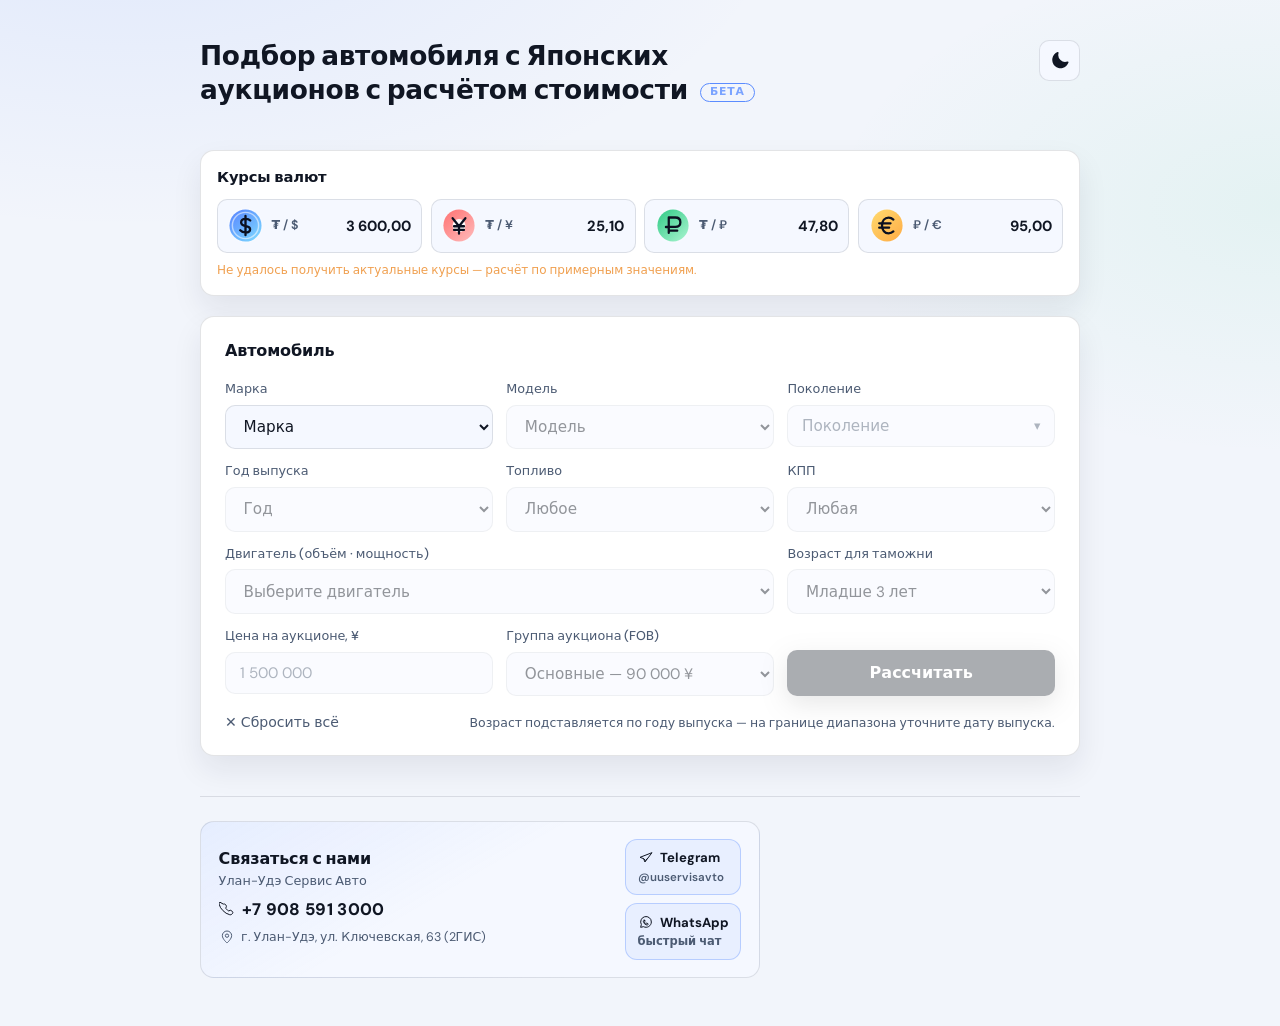
==== commit 88806d2d: "fix(beta): убрать подзаголовок со ссылкой на полный калькулятор из шапки Co-Authored-By: Claude Fabl" ====
--- a/beta/index.html
+++ b/beta/index.html
@@ -17,10 +17,6 @@
     <header class="header">
       <div class="header__text">
         <h1>Подбор автомобиля с Японских аукционов с расчётом стоимости <span class="beta-badge">бета</span></h1>
-        <p class="header__sub">
-          Выберите авто и характеристики — получите ориентировочную стоимость под ключ.
-          <a href="../">Полный калькулятор&nbsp;→</a>
-        </p>
       </div>
       <div class="header__actions">
         <button type="button" class="btn btn--ghost btn--icon" id="theme-toggle" aria-label="Переключить тему" title="Переключить тему">
--- a/beta/styles.css
+++ b/beta/styles.css
@@ -16,17 +16,6 @@
   border: 1px solid var(--primary);
 }
 
-.header__sub {
-  margin: 0;
-  color: var(--muted);
-  font-size: 0.9rem;
-}
-
-.header__sub a {
-  color: var(--primary-hover);
-  text-decoration: none;
-}
-
 .rates-meta--warn {
   color: var(--accent-track);
   opacity: 1;
